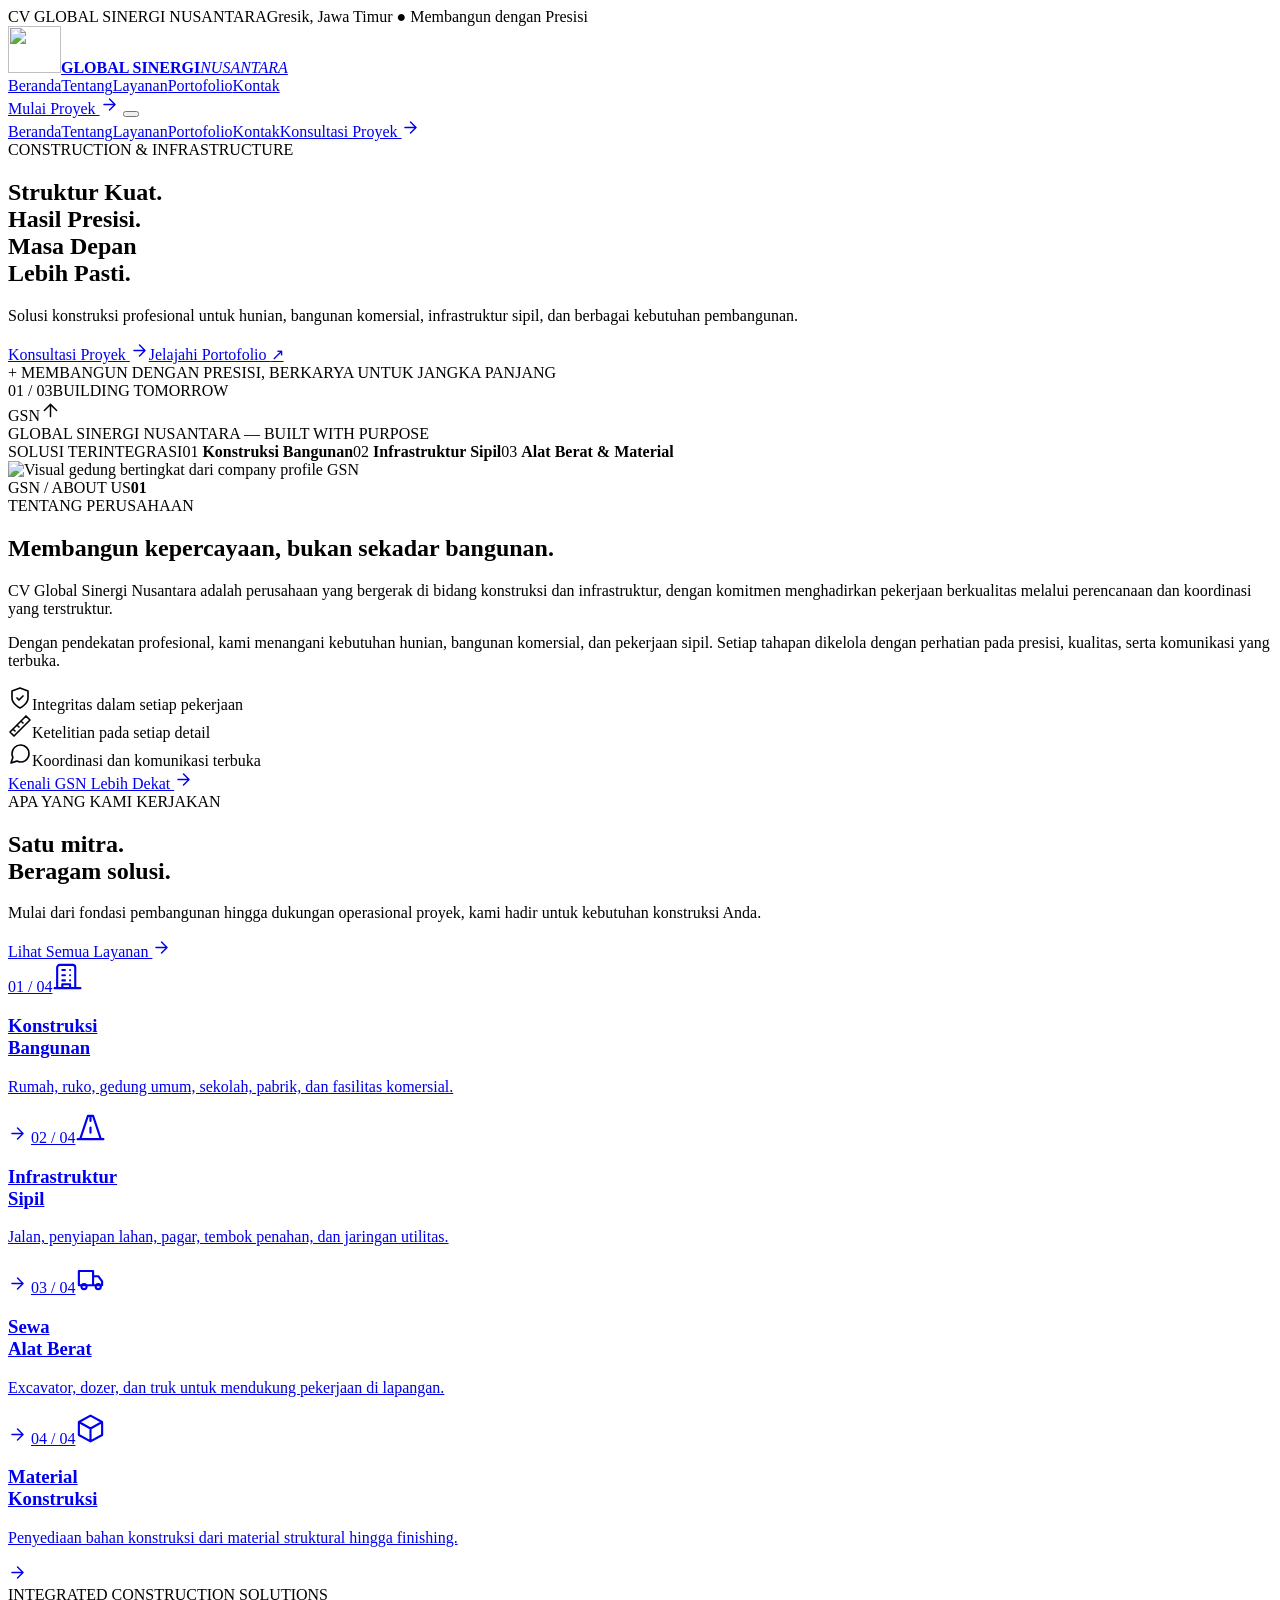
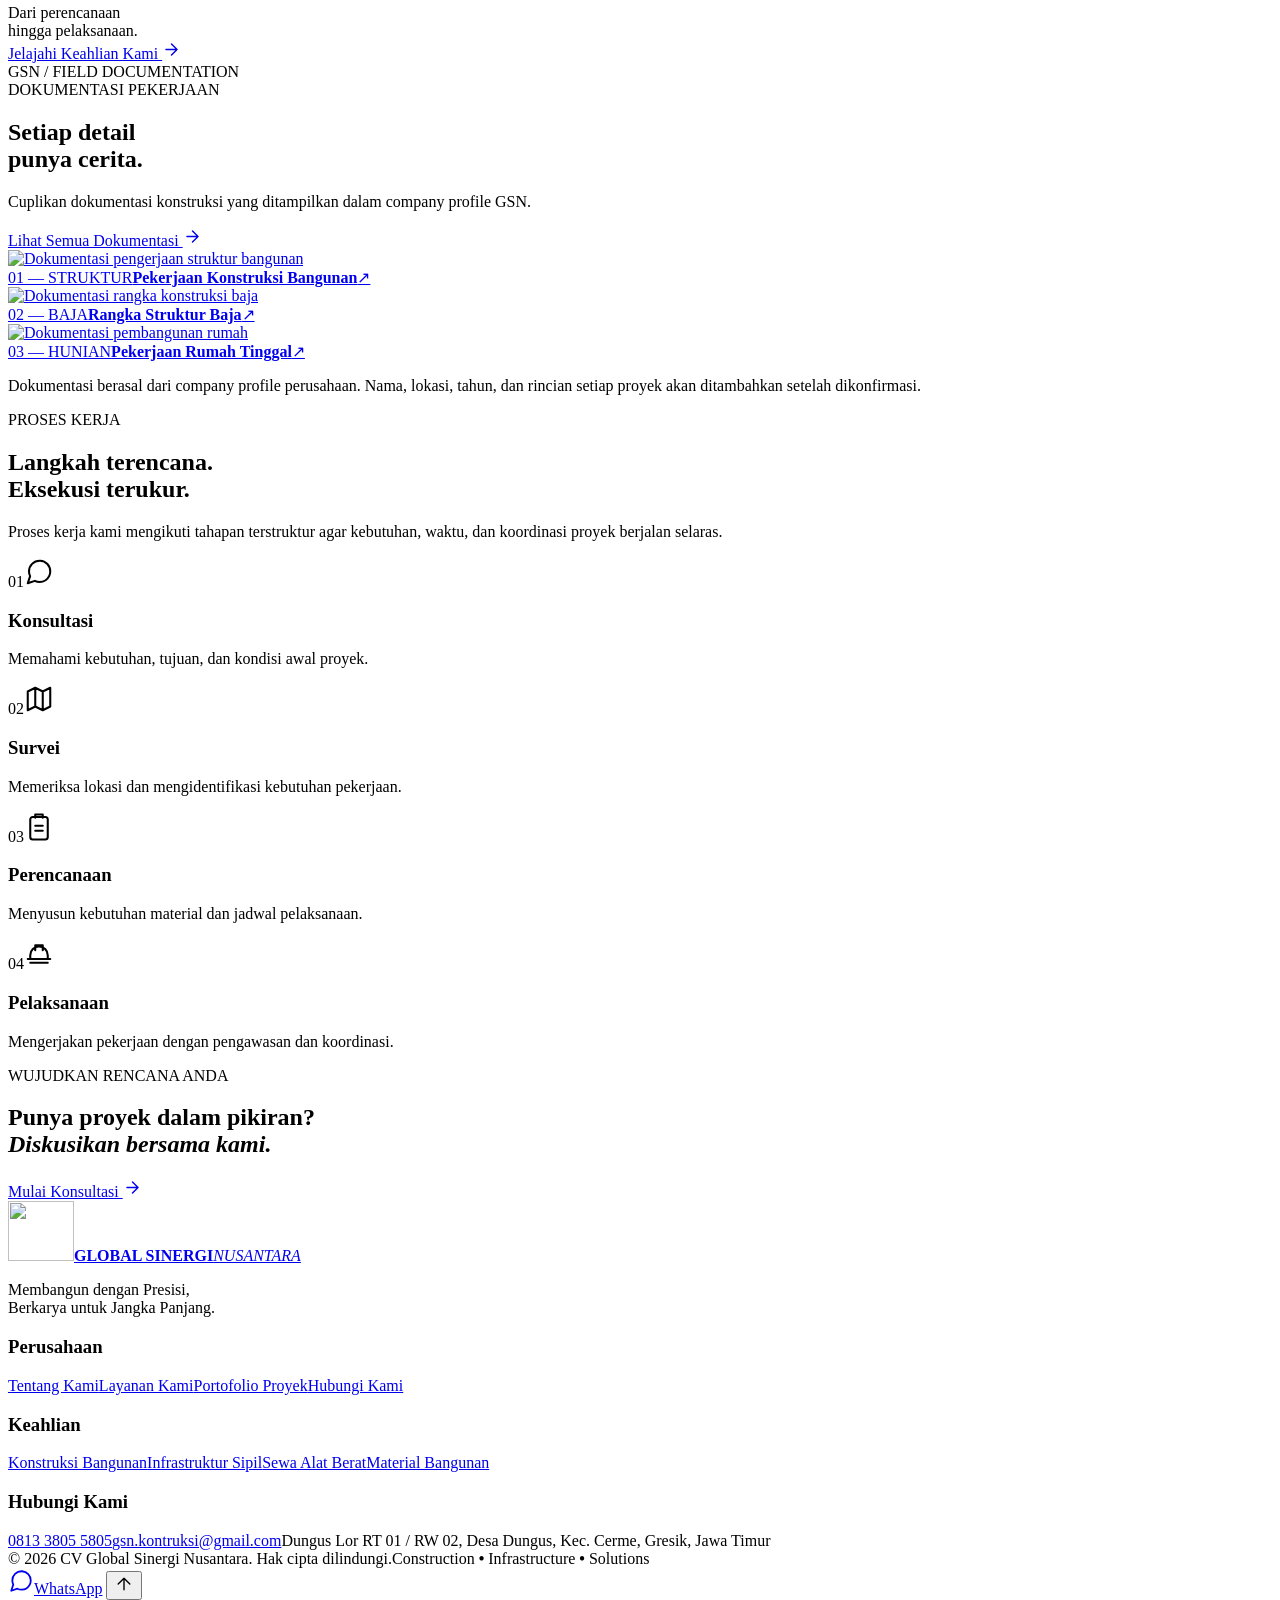
==== public/index.html @ 427fe8c3 "feat: add public/index.html" ====
<!doctype html><html lang="id"><head><meta charset="utf-8"><meta name="viewport" content="width=device-width, initial-scale=1"><meta name="theme-color" content="#17232d"><meta name="description" content="CV Global Sinergi Nusantara menyediakan layanan konstruksi bangunan, infrastruktur sipil, alat berat, dan material di Gresik, Jawa Timur."><meta name="author" content="CV Global Sinergi Nusantara"><meta property="og:type" content="website"><meta property="og:locale" content="id_ID"><meta property="og:title" content="GSN — Konstruksi &amp; Infrastruktur Profesional"><meta property="og:description" content="CV Global Sinergi Nusantara menyediakan layanan konstruksi bangunan, infrastruktur sipil, alat berat, dan material di Gresik, Jawa Timur."><meta property="og:image" content="assets/hero-building.webp"><title>GSN — Konstruksi &amp; Infrastruktur Profesional</title><link rel="icon" type="image/png" href="assets/favicon.png"><link rel="apple-touch-icon" href="assets/apple-touch-icon.png"><link rel="manifest" href="site.webmanifest"><link rel="stylesheet" href="styles.css"><script type="application/ld+json">{"@context": "https://schema.org", "@type": "GeneralContractor", "name": "CV Global Sinergi Nusantara", "description": "Perusahaan konstruksi, infrastruktur sipil, sewa alat berat dan material bangunan di Gresik, Jawa Timur.", "telephone": "+62-813-3805-5805", "email": "gsn.kontruksi@gmail.com", "address": {"@type": "PostalAddress", "streetAddress": "Dungus Lor RT 01 / RW 02, Desa Dungus, Kecamatan Cerme", "addressLocality": "Gresik", "addressRegion": "Jawa Timur", "addressCountry": "ID"}, "areaServed": {"@type": "Country", "name": "Indonesia"}}</script><script defer src="script.js"></script></head><body><div class="topbar"><div class="container topbar-inner"><span>CV GLOBAL SINERGI NUSANTARA</span><span>Gresik, Jawa Timur <span class="topbar-dot">●</span> Membangun dengan Presisi</span></div></div>
 <header class="site-header" id="site-header"><div class="container nav-shell">
 <a class="brand" href="index.html" aria-label="Global Sinergi Nusantara - Beranda"><span class="brand-icon"><img src="assets/gsn-mark.png" alt="" width="53" height="47"></span><span class="brand-word"><strong>GLOBAL SINERGI</strong><em>NUSANTARA</em></span></a>
 <nav class="desktop-nav" aria-label="Navigasi utama"><a class="nav-link active" href="index.html" aria-current="page">Beranda</a><a class="nav-link " href="tentang.html" >Tentang</a><a class="nav-link " href="layanan.html" >Layanan</a><a class="nav-link " href="portofolio.html" >Portofolio</a><a class="nav-link " href="kontak.html" >Kontak</a></nav>
 <a class="btn btn-navy nav-cta" href="kontak.html">Mulai Proyek <svg viewBox="0 0 24 24" width="19" height="19" fill="none" stroke="currentColor" stroke-width="1.8" stroke-linecap="round" stroke-linejoin="round" aria-hidden="true"><path d="M5 12h14M12 5l7 7-7 7"/></svg></a>
 <button class="menu-toggle" type="button" aria-expanded="false" aria-controls="mobile-nav" aria-label="Buka menu"><span></span><span></span><span></span></button>
 </div><nav class="mobile-nav" id="mobile-nav" aria-label="Navigasi ponsel"><a class="nav-link active" href="index.html" aria-current="page">Beranda</a><a class="nav-link " href="tentang.html" >Tentang</a><a class="nav-link " href="layanan.html" >Layanan</a><a class="nav-link " href="portofolio.html" >Portofolio</a><a class="nav-link " href="kontak.html" >Kontak</a><a class="mobile-contact" href="kontak.html">Konsultasi Proyek <svg viewBox="0 0 24 24" width="19" height="19" fill="none" stroke="currentColor" stroke-width="1.8" stroke-linecap="round" stroke-linejoin="round" aria-hidden="true"><path d="M5 12h14M12 5l7 7-7 7"/></svg></a></nav></header><main id="main-content">
<section class="hero hero-home"><div class="hero-grid"></div><div class="container hero-inner">
<div class="hero-copy"><div class="hero-indicator"><span class="gold-square"></span> CONSTRUCTION &amp; INFRASTRUCTURE</div><h1>Struktur Kuat.<br>Hasil <span>Presisi.</span><br>Masa Depan<br>Lebih Pasti.</h1><p>Solusi konstruksi profesional untuk hunian, bangunan komersial, infrastruktur sipil, dan berbagai kebutuhan pembangunan.</p><div class="hero-actions"><a class="btn btn-gold" href="kontak.html">Konsultasi Proyek <svg viewBox="0 0 24 24" width="19" height="19" fill="none" stroke="currentColor" stroke-width="1.8" stroke-linecap="round" stroke-linejoin="round" aria-hidden="true"><path d="M5 12h14M12 5l7 7-7 7"/></svg></a><a class="btn btn-hero-ghost" href="portofolio.html">Jelajahi Portofolio <span>↗</span></a></div><div class="hero-foot"><span class="tiny-plus">+</span> MEMBANGUN DENGAN PRESISI, BERKARYA UNTUK JANGKA PANJANG</div></div>
<div class="hero-visual"><div class="hero-img" role="img" aria-label="Visual arsitektur bangunan modern dari company profile GSN"></div><div class="hero-picture-overlay"><span class="photo-index">01 / 03</span><span>BUILDING TOMORROW</span></div><div class="hero-yellow-box"><span>GSN</span><span><svg width="21" height="21" viewBox="0 0 24 24" fill="none" stroke="currentColor" stroke-width="1.65" stroke-linecap="round" stroke-linejoin="round" aria-hidden="true"><path d="M12 19V5M5 12l7-7 7 7"/></svg></span></div></div></div><div class="hero-side-text">GLOBAL SINERGI NUSANTARA — BUILT WITH PURPOSE</div></section>
<section class="focus-strip"><div class="container focus-strip-inner"><span class="focus-lead">SOLUSI TERINTEGRASI</span><span>01 <strong>Konstruksi Bangunan</strong></span><span>02 <strong>Infrastruktur Sipil</strong></span><span>03 <strong>Alat Berat &amp; Material</strong></span></div></section>
<section class="section section-about" id="tentang"><div class="container two-col about-grid"><div class="about-visual reveal"><div class="about-image"><img src="assets/about-building.webp" loading="lazy" alt="Visual gedung bertingkat dari company profile GSN" width="950" height="635"></div><div class="about-cut"></div><div class="about-caption"><span>GSN / ABOUT US</span><strong>01</strong></div><div class="visual-outline"></div></div><div class="about-copy reveal"><span class="eyebrow"><span class="eyebrow-line"></span>TENTANG PERUSAHAAN</span><h2 class="section-title">Membangun kepercayaan, <span class="accent-underline">bukan sekadar bangunan.</span></h2><p class="lead">CV Global Sinergi Nusantara adalah perusahaan yang bergerak di bidang konstruksi dan infrastruktur, dengan komitmen menghadirkan pekerjaan berkualitas melalui perencanaan dan koordinasi yang terstruktur.</p><p>Dengan pendekatan profesional, kami menangani kebutuhan hunian, bangunan komersial, dan pekerjaan sipil. Setiap tahapan dikelola dengan perhatian pada presisi, kualitas, serta komunikasi yang terbuka.</p><div class="value-points"><div><svg width="24" height="24" viewBox="0 0 24 24" fill="none" stroke="currentColor" stroke-width="1.65" stroke-linecap="round" stroke-linejoin="round" aria-hidden="true"><path d="M12 22s8-4 8-10V5l-8-3-8 3v7c0 6 8 10 8 10Z"/><path d="m9 12 2 2 4-4"/></svg><span>Integritas dalam setiap pekerjaan</span></div><div><svg width="24" height="24" viewBox="0 0 24 24" fill="none" stroke="currentColor" stroke-width="1.65" stroke-linecap="round" stroke-linejoin="round" aria-hidden="true"><path d="m2 18 16-16 4 4L6 22l-4-4zM9 11l2 2m2-6 2 2m-10 6 2 2"/></svg><span>Ketelitian pada setiap detail</span></div><div><svg width="24" height="24" viewBox="0 0 24 24" fill="none" stroke="currentColor" stroke-width="1.65" stroke-linecap="round" stroke-linejoin="round" aria-hidden="true"><path d="M21 11.5a8.4 8.4 0 0 1-.9 3.8A8.5 8.5 0 0 1 12.5 20a8.4 8.4 0 0 1-3.8-.9L3 21l1.9-5.7A8.4 8.4 0 0 1 4 11.5 8.5 8.5 0 0 1 12.5 3H13a8.5 8.5 0 0 1 8 8.5z"/></svg><span>Koordinasi dan komunikasi terbuka</span></div></div><a href="tentang.html" class="text-link">Kenali GSN Lebih Dekat <svg viewBox="0 0 24 24" width="19" height="19" fill="none" stroke="currentColor" stroke-width="1.8" stroke-linecap="round" stroke-linejoin="round" aria-hidden="true"><path d="M5 12h14M12 5l7 7-7 7"/></svg></a></div></div></section>
<section class="section services-section" id="layanan"><div class="container"><div class="section-top reveal"><div><span class="eyebrow"><span class="eyebrow-line"></span>APA YANG KAMI KERJAKAN</span><h2 class="section-title">Satu mitra.<br><span>Beragam solusi.</span></h2></div><div class="section-top-aside"><p>Mulai dari fondasi pembangunan hingga dukungan operasional proyek, kami hadir untuk kebutuhan konstruksi Anda.</p><a class="text-link" href="layanan.html">Lihat Semua Layanan <svg viewBox="0 0 24 24" width="19" height="19" fill="none" stroke="currentColor" stroke-width="1.8" stroke-linecap="round" stroke-linejoin="round" aria-hidden="true"><path d="M5 12h14M12 5l7 7-7 7"/></svg></a></div></div><div class="service-grid">
<a class="service-card reveal" href="layanan.html#konstruksi"><span class="service-card-num">01 / 04</span><span class="service-icon"><svg width="31" height="31" viewBox="0 0 24 24" fill="none" stroke="currentColor" stroke-width="1.65" stroke-linecap="round" stroke-linejoin="round" aria-hidden="true"><path d="M4 21V5a2 2 0 0 1 2-2h10a2 2 0 0 1 2 2v16M2 21h20M8 7h2m4 0h0M8 11h2m4 0h0M8 15h2m4 0h0M8 21v-3h6v3"/></svg></span><h3>Konstruksi<br>Bangunan</h3><p>Rumah, ruko, gedung umum, sekolah, pabrik, dan fasilitas komersial.</p><span class="service-arrow"><svg viewBox="0 0 24 24" width="19" height="19" fill="none" stroke="currentColor" stroke-width="1.8" stroke-linecap="round" stroke-linejoin="round" aria-hidden="true"><path d="M5 12h14M12 5l7 7-7 7"/></svg></span></a>
<a class="service-card reveal" href="layanan.html#infrastruktur"><span class="service-card-num">02 / 04</span><span class="service-icon"><svg width="31" height="31" viewBox="0 0 24 24" fill="none" stroke="currentColor" stroke-width="1.65" stroke-linecap="round" stroke-linejoin="round" aria-hidden="true"><path d="M4 21 10 3h4l6 18M12 3v4m0 5v4m0 5v0M2 21h20"/></svg></span><h3>Infrastruktur<br>Sipil</h3><p>Jalan, penyiapan lahan, pagar, tembok penahan, dan jaringan utilitas.</p><span class="service-arrow"><svg viewBox="0 0 24 24" width="19" height="19" fill="none" stroke="currentColor" stroke-width="1.8" stroke-linecap="round" stroke-linejoin="round" aria-hidden="true"><path d="M5 12h14M12 5l7 7-7 7"/></svg></span></a>
<a class="service-card reveal" href="layanan.html#alat-berat"><span class="service-card-num">03 / 04</span><span class="service-icon"><svg width="31" height="31" viewBox="0 0 24 24" fill="none" stroke="currentColor" stroke-width="1.65" stroke-linecap="round" stroke-linejoin="round" aria-hidden="true"><path d="M3 7h11v11H3zM14 11h4l3 4v3h-7M7 21a2 2 0 1 0 0-4 2 2 0 0 0 0 4zm11 0a2 2 0 1 0 0-4 2 2 0 0 0 0 4z"/></svg></span><h3>Sewa<br>Alat Berat</h3><p>Excavator, dozer, dan truk untuk mendukung pekerjaan di lapangan.</p><span class="service-arrow"><svg viewBox="0 0 24 24" width="19" height="19" fill="none" stroke="currentColor" stroke-width="1.8" stroke-linecap="round" stroke-linejoin="round" aria-hidden="true"><path d="M5 12h14M12 5l7 7-7 7"/></svg></span></a>
<a class="service-card reveal" href="layanan.html#material"><span class="service-card-num">04 / 04</span><span class="service-icon"><svg width="31" height="31" viewBox="0 0 24 24" fill="none" stroke="currentColor" stroke-width="1.65" stroke-linecap="round" stroke-linejoin="round" aria-hidden="true"><path d="m12 2 9 5v10l-9 5-9-5V7l9-5zm-9 5 9 5 9-5m-9 5v10"/></svg></span><h3>Material<br>Konstruksi</h3><p>Penyediaan bahan konstruksi dari material struktural hingga finishing.</p><span class="service-arrow"><svg viewBox="0 0 24 24" width="19" height="19" fill="none" stroke="currentColor" stroke-width="1.8" stroke-linecap="round" stroke-linejoin="round" aria-hidden="true"><path d="M5 12h14M12 5l7 7-7 7"/></svg></span></a>
</div></div></section>
<section class="full-bleed-feature"><div class="full-image" role="img" aria-label="Dokumentasi penyiapan lahan dengan alat berat dari company profile GSN"></div><div class="container full-feature-content"><div class="feature-label">INTEGRATED CONSTRUCTION SOLUTIONS</div><div class="feature-quote">Dari perencanaan<br>hingga <span>pelaksanaan.</span></div><a href="layanan.html#infrastruktur" class="btn btn-white">Jelajahi Keahlian Kami <svg viewBox="0 0 24 24" width="19" height="19" fill="none" stroke="currentColor" stroke-width="1.8" stroke-linecap="round" stroke-linejoin="round" aria-hidden="true"><path d="M5 12h14M12 5l7 7-7 7"/></svg></a></div><div class="feature-index">GSN / FIELD DOCUMENTATION</div></section>
<section class="section portfolio-section" id="portofolio"><div class="container"><div class="section-top reveal"><div><span class="eyebrow"><span class="eyebrow-line"></span>DOKUMENTASI PEKERJAAN</span><h2 class="section-title">Setiap detail<br><span>punya cerita.</span></h2></div><div class="section-top-aside"><p>Cuplikan dokumentasi konstruksi yang ditampilkan dalam company profile GSN.</p><a class="text-link" href="portofolio.html">Lihat Semua Dokumentasi <svg viewBox="0 0 24 24" width="19" height="19" fill="none" stroke="currentColor" stroke-width="1.8" stroke-linecap="round" stroke-linejoin="round" aria-hidden="true"><path d="M5 12h14M12 5l7 7-7 7"/></svg></a></div></div><div class="featured-portfolio">
<a href="portofolio.html" class="featured-item large reveal"><img src="assets/gallery10.webp" loading="lazy" alt="Dokumentasi pengerjaan struktur bangunan"/><div class="feature-photo-info"><span>01 — STRUKTUR</span><strong>Pekerjaan Konstruksi Bangunan</strong><span class="circle-arrow">↗</span></div></a>
<a href="portofolio.html" class="featured-item reveal"><img src="assets/gallery2.webp" loading="lazy" alt="Dokumentasi rangka konstruksi baja"/><div class="feature-photo-info"><span>02 — BAJA</span><strong>Rangka Struktur Baja</strong><span class="circle-arrow">↗</span></div></a>
<a href="portofolio.html" class="featured-item reveal"><img src="assets/gallery4.webp" loading="lazy" alt="Dokumentasi pembangunan rumah"/><div class="feature-photo-info"><span>03 — HUNIAN</span><strong>Pekerjaan Rumah Tinggal</strong><span class="circle-arrow">↗</span></div></a>
</div><p class="portfolio-note">Dokumentasi berasal dari company profile perusahaan. Nama, lokasi, tahun, dan rincian setiap proyek akan ditambahkan setelah dikonfirmasi.</p></div></section>
<section class="section approach-section"><div class="container"><div class="section-top reveal"><div><span class="eyebrow"><span class="eyebrow-line"></span>PROSES KERJA</span><h2 class="section-title">Langkah terencana.<br><span>Eksekusi terukur.</span></h2></div><p class="section-top-aside">Proses kerja kami mengikuti tahapan terstruktur agar kebutuhan, waktu, dan koordinasi proyek berjalan selaras.</p></div><div class="steps-grid">
<div class="step reveal"><div class="step-top"><span>01</span><svg width="30" height="30" viewBox="0 0 24 24" fill="none" stroke="currentColor" stroke-width="1.65" stroke-linecap="round" stroke-linejoin="round" aria-hidden="true"><path d="M21 11.5a8.4 8.4 0 0 1-.9 3.8A8.5 8.5 0 0 1 12.5 20a8.4 8.4 0 0 1-3.8-.9L3 21l1.9-5.7A8.4 8.4 0 0 1 4 11.5 8.5 8.5 0 0 1 12.5 3H13a8.5 8.5 0 0 1 8 8.5z"/></svg></div><h3>Konsultasi</h3><p>Memahami kebutuhan, tujuan, dan kondisi awal proyek.</p></div>
<div class="step reveal"><div class="step-top"><span>02</span><svg width="30" height="30" viewBox="0 0 24 24" fill="none" stroke="currentColor" stroke-width="1.65" stroke-linecap="round" stroke-linejoin="round" aria-hidden="true"><path d="m3 6 6-3 6 3 6-3v15l-6 3-6-3-6 3V6Zm6-3v15m6-12v15"/></svg></div><h3>Survei</h3><p>Memeriksa lokasi dan mengidentifikasi kebutuhan pekerjaan.</p></div>
<div class="step reveal"><div class="step-top"><span>03</span><svg width="30" height="30" viewBox="0 0 24 24" fill="none" stroke="currentColor" stroke-width="1.65" stroke-linecap="round" stroke-linejoin="round" aria-hidden="true"><rect x="5" y="4" width="14" height="18" rx="2"/><path d="M9 4.5V2h6v2.5M9 11h6m-6 4h6"/></svg></div><h3>Perencanaan</h3><p>Menyusun kebutuhan material dan jadwal pelaksanaan.</p></div>
<div class="step reveal"><div class="step-top"><span>04</span><svg width="30" height="30" viewBox="0 0 24 24" fill="none" stroke="currentColor" stroke-width="1.65" stroke-linecap="round" stroke-linejoin="round" aria-hidden="true"><path d="M3 16h18M5 16v-3a7 7 0 0 1 14 0v3M9 9V5h6v4M5 19h14"/></svg></div><h3>Pelaksanaan</h3><p>Mengerjakan pekerjaan dengan pengawasan dan koordinasi.</p></div>
</div></div></section>
<section class="cta-band"><div class="container cta-band-inner"><div><span>WUJUDKAN RENCANA ANDA</span><h2>Punya proyek dalam pikiran?<br><em>Diskusikan bersama kami.</em></h2></div><a href="kontak.html" class="btn btn-dark-gold">Mulai Konsultasi <svg viewBox="0 0 24 24" width="19" height="19" fill="none" stroke="currentColor" stroke-width="1.8" stroke-linecap="round" stroke-linejoin="round" aria-hidden="true"><path d="M5 12h14M12 5l7 7-7 7"/></svg></a></div></section>
</main><footer class="footer"><div class="container"><div class="footer-top"><div class="footer-summary"><a href="index.html" class="footer-brand"><span class="footer-brand-mark"><img src="assets/gsn-mark.png" width="66" height="60" alt=""></span><span><strong>GLOBAL SINERGI</strong><em>NUSANTARA</em></span></a><p>Membangun dengan Presisi,<br>Berkarya untuk Jangka Panjang.</p></div><div class="footer-col"><h3>Perusahaan</h3><a href="tentang.html">Tentang Kami</a><a href="layanan.html">Layanan Kami</a><a href="portofolio.html">Portofolio Proyek</a><a href="kontak.html">Hubungi Kami</a></div><div class="footer-col"><h3>Keahlian</h3><a href="layanan.html#konstruksi">Konstruksi Bangunan</a><a href="layanan.html#infrastruktur">Infrastruktur Sipil</a><a href="layanan.html#alat-berat">Sewa Alat Berat</a><a href="layanan.html#material">Material Bangunan</a></div><div class="footer-col footer-address"><h3>Hubungi Kami</h3><a href="tel:+6281338055805">0813 3805 5805</a><a href="mailto:gsn.kontruksi@gmail.com">gsn.kontruksi@gmail.com</a><span>Dungus Lor RT 01 / RW 02, Desa Dungus, Kec. Cerme, Gresik, Jawa Timur</span></div></div><div class="footer-bottom"><span>© 2026 CV Global Sinergi Nusantara. Hak cipta dilindungi.</span><span>Construction <b>•</b> Infrastructure <b>•</b> Solutions</span></div></div></footer>
 <a class="floating-wa" href="https://wa.me/6281338055805?text=Halo%20GSN%2C%20saya%20ingin%20berkonsultasi%20mengenai%20proyek." target="_blank" rel="noopener noreferrer" aria-label="Konsultasi lewat WhatsApp"><svg width="26" height="26" viewBox="0 0 24 24" fill="none" stroke="currentColor" stroke-width="1.65" stroke-linecap="round" stroke-linejoin="round" aria-hidden="true"><path d="M21 11.5a8.4 8.4 0 0 1-.9 3.8A8.5 8.5 0 0 1 12.5 20a8.4 8.4 0 0 1-3.8-.9L3 21l1.9-5.7A8.4 8.4 0 0 1 4 11.5 8.5 8.5 0 0 1 12.5 3H13a8.5 8.5 0 0 1 8 8.5z"/></svg><span>WhatsApp</span></a>
 <button class="to-top" type="button" aria-label="Kembali ke atas"><svg width="20" height="20" viewBox="0 0 24 24" fill="none" stroke="currentColor" stroke-width="1.65" stroke-linecap="round" stroke-linejoin="round" aria-hidden="true"><path d="M12 19V5M5 12l7-7 7 7"/></svg></button></body></html>
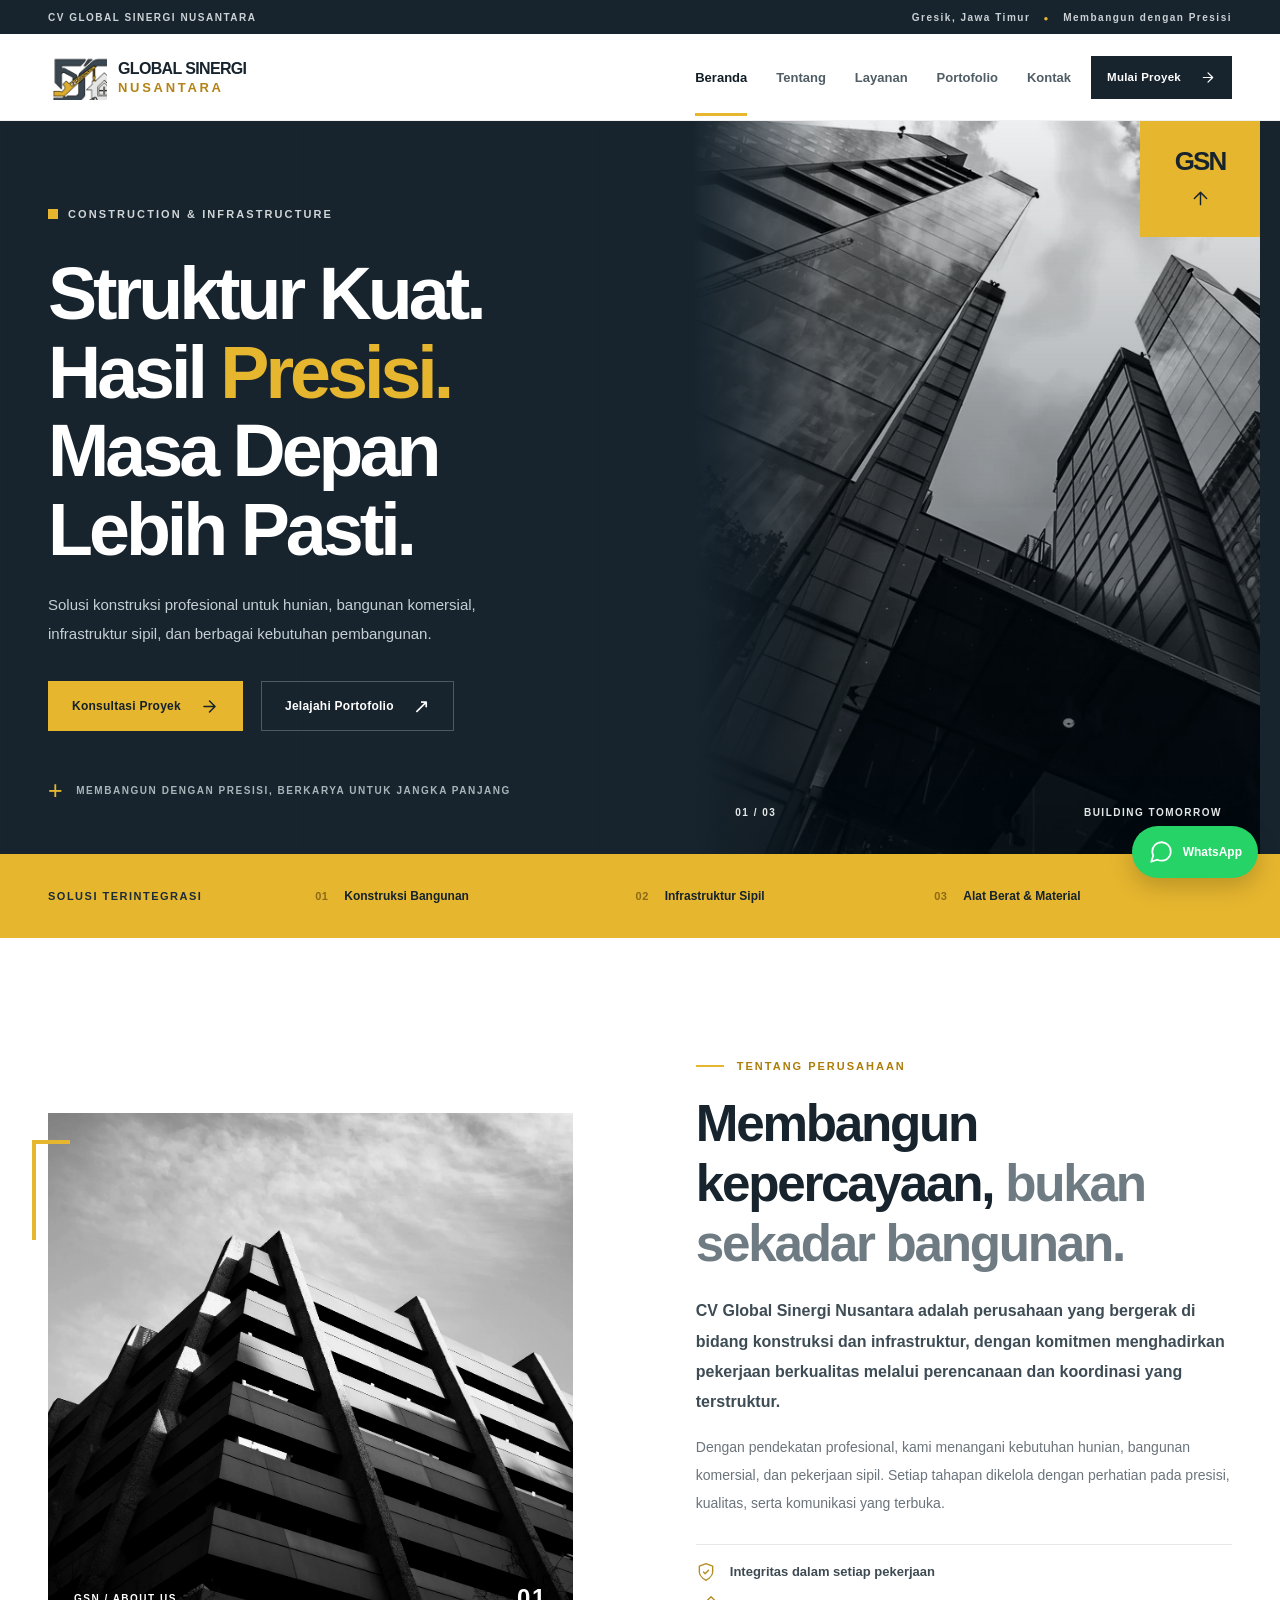
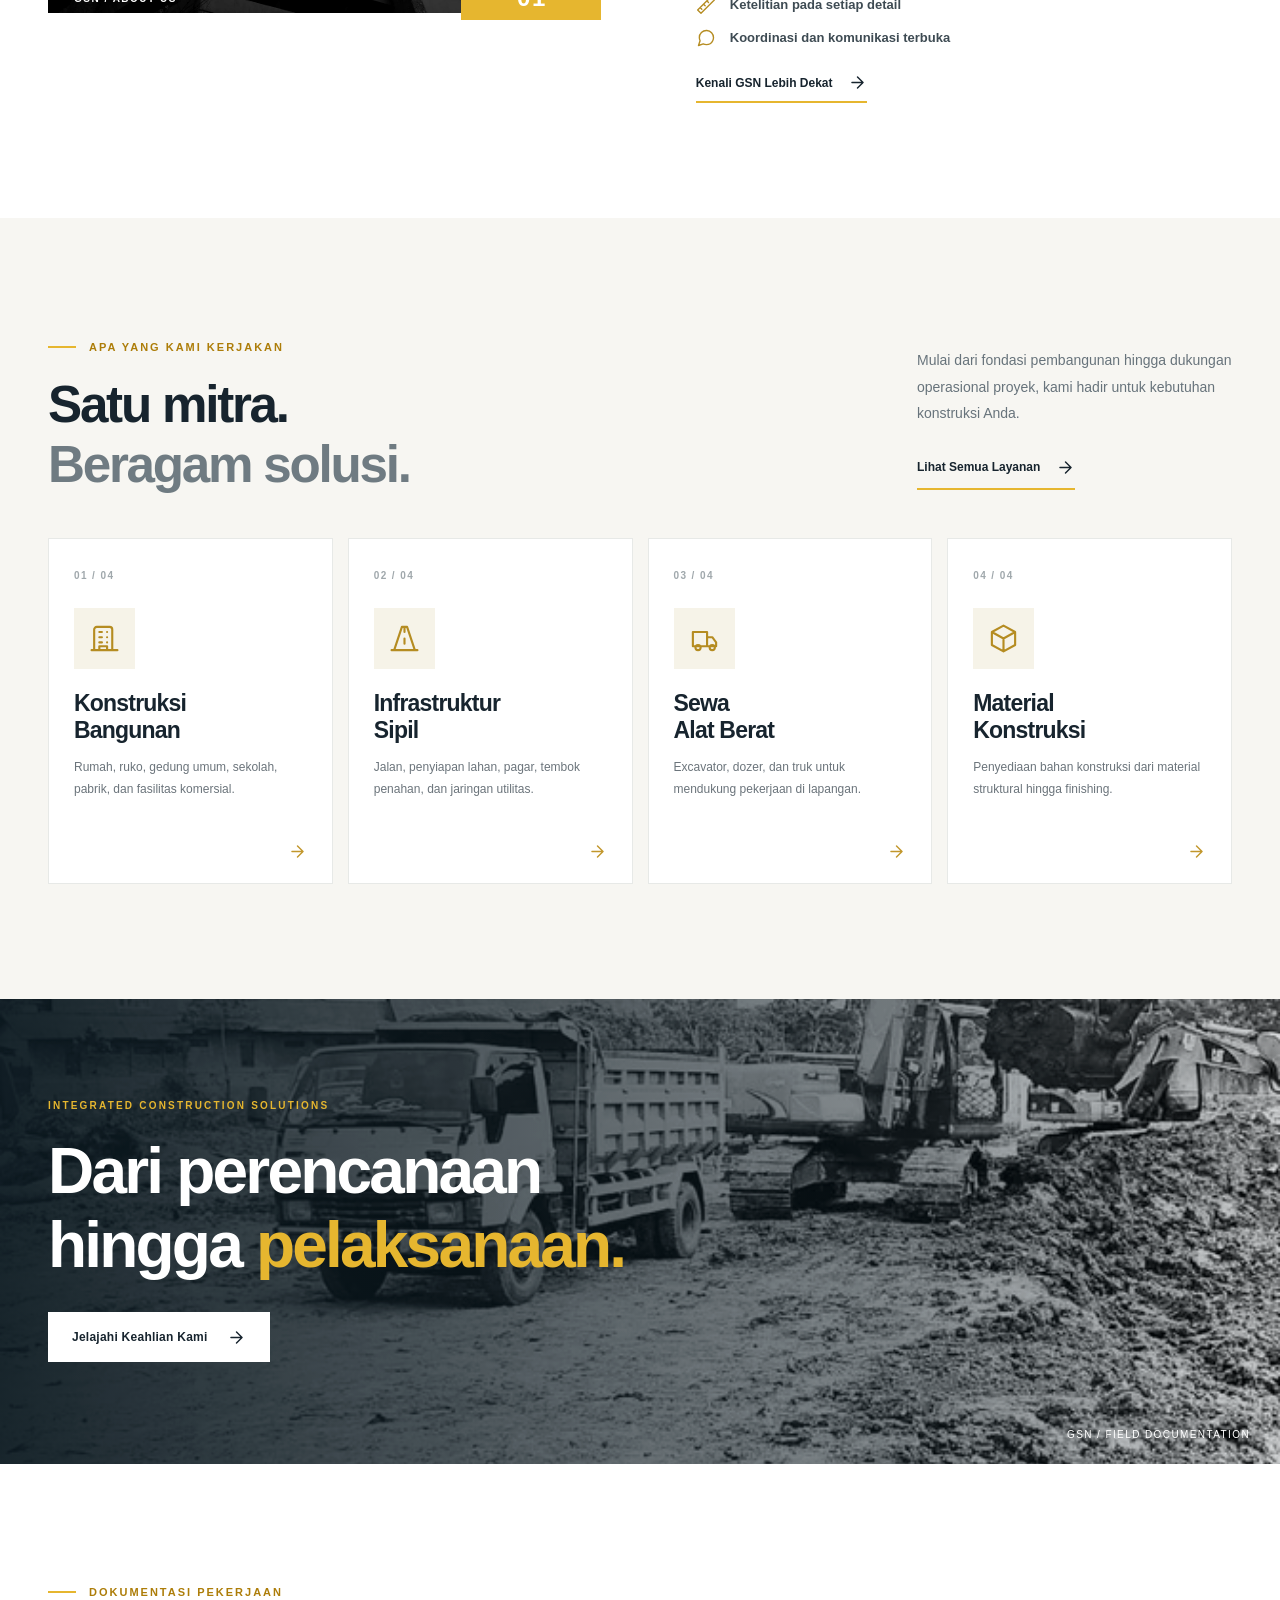
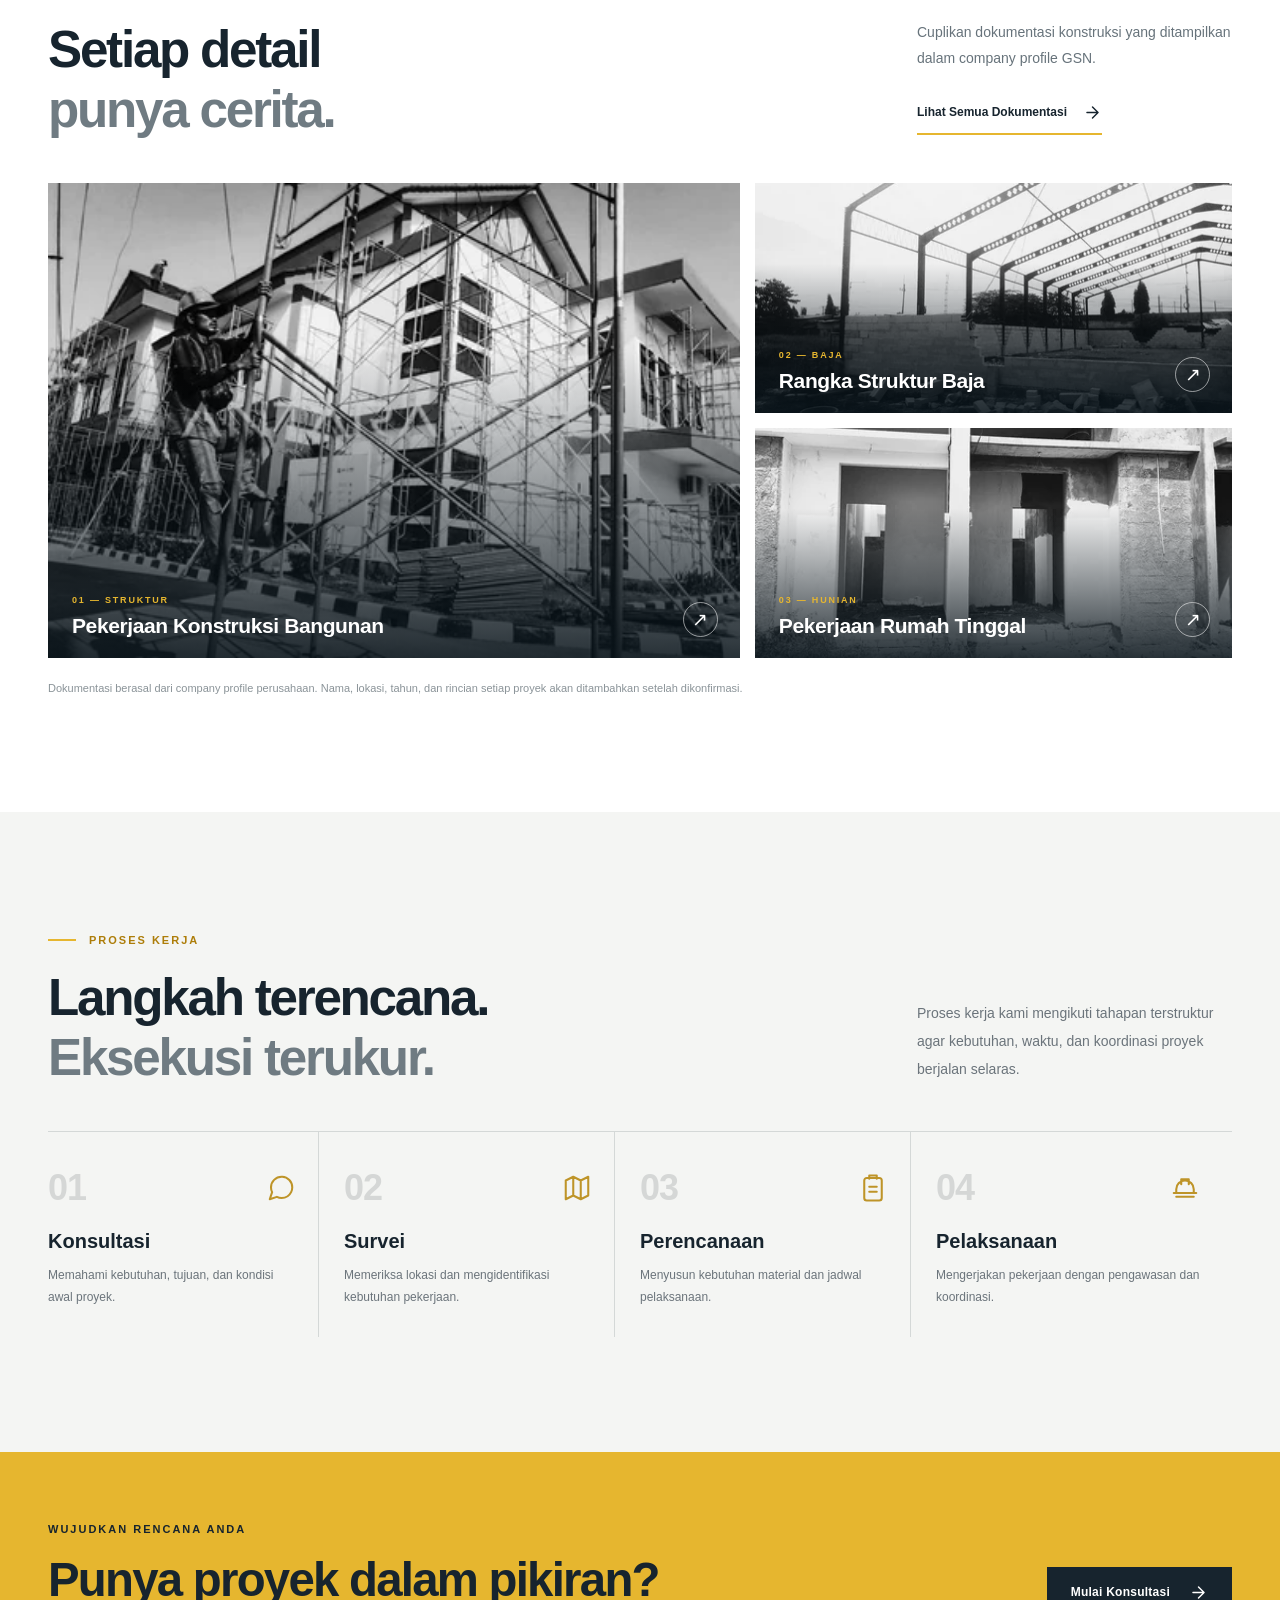
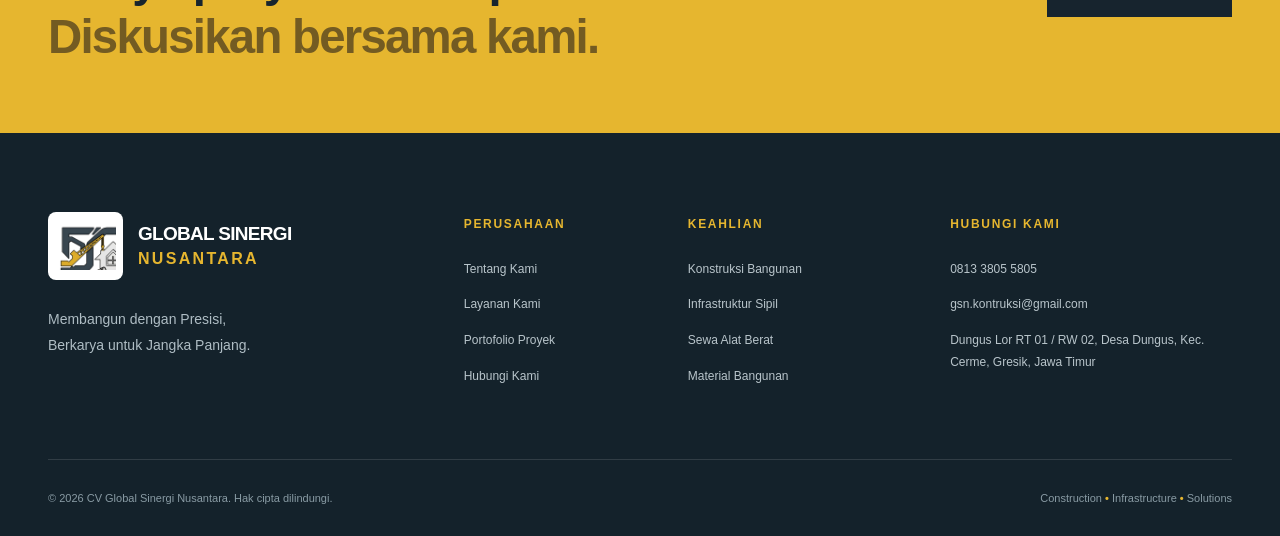
==== commit 53cd3255: "SEO: add canonical and absolute social metadata to index.html" ====
--- a/public/index.html
+++ b/public/index.html
@@ -1,4 +1,4 @@
-<!doctype html><html lang="id"><head><meta charset="utf-8"><meta name="viewport" content="width=device-width, initial-scale=1"><meta name="theme-color" content="#17232d"><meta name="description" content="CV Global Sinergi Nusantara menyediakan layanan konstruksi bangunan, infrastruktur sipil, alat berat, dan material di Gresik, Jawa Timur."><meta name="author" content="CV Global Sinergi Nusantara"><meta property="og:type" content="website"><meta property="og:locale" content="id_ID"><meta property="og:title" content="GSN — Konstruksi &amp; Infrastruktur Profesional"><meta property="og:description" content="CV Global Sinergi Nusantara menyediakan layanan konstruksi bangunan, infrastruktur sipil, alat berat, dan material di Gresik, Jawa Timur."><meta property="og:image" content="assets/hero-building.webp"><title>GSN — Konstruksi &amp; Infrastruktur Profesional</title><link rel="icon" type="image/png" href="assets/favicon.png"><link rel="apple-touch-icon" href="assets/apple-touch-icon.png"><link rel="manifest" href="site.webmanifest"><link rel="stylesheet" href="styles.css"><script type="application/ld+json">{"@context": "https://schema.org", "@type": "GeneralContractor", "name": "CV Global Sinergi Nusantara", "description": "Perusahaan konstruksi, infrastruktur sipil, sewa alat berat dan material bangunan di Gresik, Jawa Timur.", "telephone": "+62-813-3805-5805", "email": "gsn.kontruksi@gmail.com", "address": {"@type": "PostalAddress", "streetAddress": "Dungus Lor RT 01 / RW 02, Desa Dungus, Kecamatan Cerme", "addressLocality": "Gresik", "addressRegion": "Jawa Timur", "addressCountry": "ID"}, "areaServed": {"@type": "Country", "name": "Indonesia"}}</script><script defer src="script.js"></script></head><body><div class="topbar"><div class="container topbar-inner"><span>CV GLOBAL SINERGI NUSANTARA</span><span>Gresik, Jawa Timur <span class="topbar-dot">●</span> Membangun dengan Presisi</span></div></div>
+<!doctype html><html lang="id"><head><meta charset="utf-8"><meta name="viewport" content="width=device-width, initial-scale=1"><meta name="theme-color" content="#17232d"><meta name="description" content="CV Global Sinergi Nusantara menyediakan layanan konstruksi bangunan, infrastruktur sipil, alat berat, dan material di Gresik, Jawa Timur."><meta name="author" content="CV Global Sinergi Nusantara"><meta property="og:type" content="website"><meta property="og:locale" content="id_ID"><meta property="og:title" content="GSN — Konstruksi &amp; Infrastruktur Profesional"><meta property="og:description" content="CV Global Sinergi Nusantara menyediakan layanan konstruksi bangunan, infrastruktur sipil, alat berat, dan material di Gresik, Jawa Timur."><meta property="og:image" content="https://gsn-company-profile.pages.dev/assets/hero-building.webp"><title>GSN — Konstruksi &amp; Infrastruktur Profesional</title><link rel="canonical" href="https://gsn-company-profile.pages.dev/"><meta property="og:url" content="https://gsn-company-profile.pages.dev/"><link rel="icon" type="image/png" href="assets/favicon.png"><link rel="apple-touch-icon" href="assets/apple-touch-icon.png"><link rel="manifest" href="site.webmanifest"><link rel="stylesheet" href="styles.css"><script type="application/ld+json">{"@context": "https://schema.org", "@type": "GeneralContractor", "name": "CV Global Sinergi Nusantara", "description": "Perusahaan konstruksi, infrastruktur sipil, sewa alat berat dan material bangunan di Gresik, Jawa Timur.", "telephone": "+62-813-3805-5805", "email": "gsn.kontruksi@gmail.com", "address": {"@type": "PostalAddress", "streetAddress": "Dungus Lor RT 01 / RW 02, Desa Dungus, Kecamatan Cerme", "addressLocality": "Gresik", "addressRegion": "Jawa Timur", "addressCountry": "ID"}, "areaServed": {"@type": "Country", "name": "Indonesia"}}</script><script defer src="script.js"></script></head><body><div class="topbar"><div class="container topbar-inner"><span>CV GLOBAL SINERGI NUSANTARA</span><span>Gresik, Jawa Timur <span class="topbar-dot">●</span> Membangun dengan Presisi</span></div></div>
  <header class="site-header" id="site-header"><div class="container nav-shell">
  <a class="brand" href="index.html" aria-label="Global Sinergi Nusantara - Beranda"><span class="brand-icon"><img src="assets/gsn-mark.png" alt="" width="53" height="47"></span><span class="brand-word"><strong>GLOBAL SINERGI</strong><em>NUSANTARA</em></span></a>
  <nav class="desktop-nav" aria-label="Navigasi utama"><a class="nav-link active" href="index.html" aria-current="page">Beranda</a><a class="nav-link " href="tentang.html" >Tentang</a><a class="nav-link " href="layanan.html" >Layanan</a><a class="nav-link " href="portofolio.html" >Portofolio</a><a class="nav-link " href="kontak.html" >Kontak</a></nav>
--- a/public/styles.css
+++ b/public/styles.css
@@ -0,0 +1,5 @@
+:root{--navy:#17242e;--navy2:#243440;--charcoal:#35414a;--gold:#e6b62f;--gold2:#efc74e;--cream:#f7f6f2;--paper:#fff;--muted:#68747d;--line:#e6e8e6;--max:1240px;--font:'Inter','Plus Jakarta Sans','Segoe UI',Arial,sans-serif}*{box-sizing:border-box}html{scroll-behavior:smooth;scroll-padding-top:100px}body{margin:0;font-family:var(--font);background:#fff;color:var(--navy);-webkit-font-smoothing:antialiased}a{color:inherit;text-decoration:none}button,input,select,textarea{font:inherit}button{cursor:pointer}img{max-width:100%;display:block}svg{flex-shrink:0}::selection{background:var(--gold);color:var(--navy)}.container{max-width:var(--max);margin:auto;padding:0 28px}.topbar{background:var(--navy);color:#cbd2d5;font-size:10px;letter-spacing:1.5px;font-weight:700}.topbar-inner{display:flex;justify-content:space-between;align-items:center;min-height:34px}.topbar-dot{color:var(--gold);padding:0 9px;font-size:8px}.site-header{height:87px;position:sticky;top:0;z-index:60;background:#fff;border-bottom:1px solid rgba(0,0,0,.06);transition:box-shadow .3s}.site-header.scrolled{box-shadow:0 8px 30px rgba(15,28,35,.08)}.nav-shell{height:100%;display:flex;align-items:center;justify-content:space-between;gap:20px}.brand{display:inline-flex;align-items:center;gap:11px;min-width:max-content}.brand-icon{width:59px;height:59px;display:flex;align-items:center;justify-content:center}.brand-icon img{width:60px;height:49px;object-fit:contain}.brand-word,.footer-brand>span:last-child{display:flex;flex-direction:column;gap:2px}.brand-word strong{font-size:16px;letter-spacing:-.65px;font-weight:900;white-space:nowrap}.brand-word em{font-style:normal;font-size:13px;letter-spacing:2.7px;color:#b38316;font-weight:900}.desktop-nav{display:flex;align-items:center;gap:29px;margin-left:auto}.nav-link{font-size:13px;color:#505d65;font-weight:650;transition:color .2s;position:relative;white-space:nowrap}.nav-link:hover,.nav-link.active{color:#121e26}.nav-link.active:after{content:'';position:absolute;bottom:-31px;height:3px;background:var(--gold);left:0;right:0}.btn{display:inline-flex;align-items:center;justify-content:center;gap:19px;min-height:50px;padding:0 23px;font-size:12px;font-weight:800;letter-spacing:.25px;white-space:nowrap;border:1px solid transparent;transition:transform .25s,background .25s,box-shadow .25s}.btn:hover{transform:translateY(-2px)}.btn-navy{background:var(--navy);color:#fff}.btn-navy:hover{background:#2d424d;box-shadow:0 12px 20px rgba(0,0,0,.12)}.nav-cta{min-height:43px;padding:0 15px;font-size:11.5px}.nav-cta svg{width:16px}.btn-gold{background:var(--gold);color:#14212a}.btn-gold:hover,.btn-dark-gold:hover{background:#f4cd4f;box-shadow:0 14px 24px rgba(197,146,16,.18)}.btn-dark-gold{background:var(--navy);color:white}.btn-white{background:#fff;color:var(--navy)}.menu-toggle,.mobile-nav{display:none}.hero{background:#17242e;color:#fff;position:relative;overflow:hidden}.hero-home{min-height:684px}.hero-grid{pointer-events:none;position:absolute;inset:0;background-image:linear-gradient(rgba(255,255,255,.03) 1px,transparent 1px),linear-gradient(90deg,rgba(255,255,255,.03) 1px,transparent 1px);background-size:74px 74px;opacity:.18}.hero-inner{display:grid;grid-template-columns:1.09fr .91fr;min-height:684px;position:relative}.hero-copy{padding:87px 0 49px;display:flex;flex-direction:column;align-items:flex-start;z-index:1}.hero-indicator{display:flex;align-items:center;gap:10px;color:#d0d6d8;font-size:11px;letter-spacing:2.1px;font-weight:800}.gold-square{height:10px;width:10px;background:var(--gold);display:block}.hero h1{margin:35px 0 20px;font-size:clamp(55px,5.75vw,84px);line-height:1.07;letter-spacing:-4px;font-weight:800}.hero h1 span{color:var(--gold)}.hero-copy>p{font-size:15px;line-height:1.95;color:#c6d0d4;max-width:460px;margin:0}.hero-actions{display:flex;gap:18px;margin-top:33px;align-items:center}.btn-hero-ghost{background:transparent;color:#fff;border-color:rgba(255,255,255,.24)}.btn-hero-ghost:hover{background:rgba(255,255,255,.1)}.btn-hero-ghost span{font-size:20px;font-weight:400}.hero-foot{margin-top:auto;padding-top:45px;color:#aab5ba;font-size:10px;letter-spacing:1.55px;font-weight:650;display:flex;align-items:center;gap:12px}.tiny-plus{color:var(--gold);font-size:25px;font-weight:200}.hero-visual{position:relative;min-height:684px;margin-right:-28px}.hero-img{position:absolute;inset:0;background:linear-gradient(180deg,rgba(13,23,30,.10),rgba(13,23,30,.7)),url('assets/hero-building.webp') center/cover no-repeat;filter:contrast(1.08)}.hero-visual:before{content:'';position:absolute;inset:0;z-index:1;background:linear-gradient(90deg,#17242e 0%,transparent 25%);pointer-events:none}.hero-picture-overlay{position:absolute;z-index:2;bottom:36px;right:38px;left:42px;display:flex;align-items:center;justify-content:space-between;font-size:10px;font-weight:700;letter-spacing:1.5px;color:#e4e8e9}.hero-yellow-box{position:absolute;top:0;right:0;z-index:2;background:var(--gold);color:var(--navy);height:116px;width:120px;display:flex;flex-direction:column;align-items:center;justify-content:center;gap:11px}.hero-yellow-box>span:first-child{font-size:26px;font-weight:900;letter-spacing:-2px}.hero-side-text{position:absolute;z-index:4;right:6px;top:50%;transform:translateY(-50%) rotate(90deg) translateX(50%);transform-origin:right center;font-size:9px;letter-spacing:2px;font-weight:900;color:rgba(255,255,255,.6);display:none}.focus-strip{background:var(--gold);color:#1c2c36}.focus-strip-inner{display:grid;grid-template-columns:1fr 1.22fr 1.13fr 1.23fr;min-height:84px;align-items:center;gap:25px}.focus-strip-inner>span{font-size:11px;letter-spacing:.6px;font-weight:750;white-space:nowrap}.focus-strip-inner>span:not(:first-child){color:#8d6a15}.focus-strip-inner strong{color:#14232c;font-size:12px;margin-left:12px;letter-spacing:0}.focus-lead{font-size:11px!important;letter-spacing:1.5px!important}.section{padding:115px 0}.two-col{display:grid;grid-template-columns:1fr 1fr;gap:95px;align-items:center}.about-grid{grid-template-columns:1fr .97fr}.eyebrow{display:inline-flex;align-items:center;gap:13px;font-size:11px;font-weight:800;letter-spacing:2px;color:#ad7d09;text-transform:uppercase}.eyebrow-line{width:28px;height:2px;background:var(--gold)}.section-title{font-size:clamp(35px,4vw,55px);letter-spacing:-2.25px;line-height:1.17;margin:22px 0 22px;font-weight:820}.section-title>span{color:#6f7b82}.accent-underline{position:relative}.about-copy .section-title{max-width:600px}.section p{font-size:14px;line-height:2;color:#6b747b}.section .lead{font-size:16px;color:#3e4c55;line-height:1.9;font-weight:550}.about-copy>p{margin:15px 0}.about-visual{position:relative;padding:0 28px 30px 0}.about-image{height:500px;overflow:hidden;background:#d8dbdc}.about-image img{width:100%;height:100%;object-fit:cover;filter:grayscale(1) contrast(1.1)}.about-cut{position:absolute;width:140px;height:20px;bottom:23px;right:0;background:var(--gold)}.about-caption{position:absolute;bottom:31px;left:26px;right:54px;display:flex;align-items:center;justify-content:space-between;color:#fff;font-size:10px;font-weight:800;letter-spacing:1.5px}.about-caption strong{font-size:24px}.visual-outline{position:absolute;left:-16px;top:27px;width:38px;height:100px;border-left:4px solid var(--gold);border-top:4px solid var(--gold)}.value-points{border-top:1px solid var(--line);margin:27px 0 25px;padding-top:17px;display:grid;gap:13px}.value-points div{display:flex;align-items:center;gap:14px;font-size:13px;font-weight:650;color:#3e4b53}.value-points svg{width:20px;height:20px;color:#b58c21}.text-link{display:inline-flex;align-items:center;gap:16px;font-size:12px;font-weight:800;border-bottom:2px solid var(--gold);padding-bottom:9px;transition:gap .2s}.text-link:hover{gap:25px}.services-section{background:var(--cream)}.section-top{display:flex;align-items:flex-end;justify-content:space-between;gap:70px;margin-bottom:43px}.section-top .section-title{margin-bottom:0}.section-top-aside{max-width:315px;margin:0 0 5px}.section-top-aside p,.section-top-aside{font-size:14px;line-height:1.9;color:#67737b}.section-top-aside .text-link{margin-top:15px;color:var(--navy)}.service-grid{display:grid;grid-template-columns:repeat(4,1fr);gap:15px}.service-card{min-height:346px;background:#fff;padding:31px 25px 22px;display:flex;flex-direction:column;position:relative;overflow:hidden;border:1px solid #e7e9e7;transition:.25s}.service-card:before{content:'';position:absolute;inset:0 0 auto 0;height:4px;background:var(--gold);transform:scaleX(0);transform-origin:left;transition:transform .25s}.service-card:hover{transform:translateY(-7px);box-shadow:0 20px 35px rgba(14,30,41,.08)}.service-card:hover:before{transform:scaleX(1)}.service-card-num{font-size:10px;color:#a0a8ac;letter-spacing:1.4px;font-weight:800}.service-icon{width:61px;height:61px;display:flex;align-items:center;justify-content:center;background:#f6f3e8;color:#b58c21;margin-top:27px}.service-card h3{font-size:23px;margin:21px 0 5px;letter-spacing:-.8px;line-height:1.18}.service-card p{font-size:12px;line-height:1.8;margin:8px 0 15px}.service-arrow{margin-top:auto;display:flex;justify-content:flex-end;color:#c2972c}.full-bleed-feature{min-height:465px;position:relative;background:#182530;color:#fff;display:flex;align-items:center;overflow:hidden}.full-image{position:absolute;inset:0;background:linear-gradient(90deg,rgba(17,30,37,.94),rgba(17,30,37,.48) 70%,rgba(17,30,37,.15)),url('assets/earthworks.webp') center 55%/cover no-repeat;filter:contrast(1.05)}.full-feature-content{z-index:1;width:100%;padding-top:65px;padding-bottom:65px}.feature-label{font-size:10px;font-weight:800;letter-spacing:2.2px;color:var(--gold)}.feature-quote{font-size:clamp(38px,5vw,68px);font-weight:820;line-height:1.15;letter-spacing:-2.8px;margin:24px 0 30px}.feature-quote span{color:var(--gold)}.feature-index{position:absolute;bottom:24px;right:30px;color:#fff;font-size:10px;letter-spacing:1.4px}.portfolio-section{background:#fff}.featured-portfolio{display:grid;grid-template-columns:1.45fr 1fr;grid-template-rows:230px 230px;gap:15px}.featured-item{position:relative;overflow:hidden;background:#d5d8d7;display:block}.featured-item.large{grid-row:span 2}.featured-item img{width:100%;height:100%;object-fit:cover;filter:grayscale(1);transition:transform .55s,filter .55s}.featured-item:hover img{transform:scale(1.06);filter:grayscale(.6)}.featured-item:after{content:'';position:absolute;inset:0;background:linear-gradient(0deg,rgba(8,19,26,.86),transparent 65%)}.feature-photo-info{position:absolute;bottom:20px;left:24px;right:22px;color:white;z-index:2;display:flex;flex-direction:column;gap:9px}.feature-photo-info>span:first-child{font-size:9px;letter-spacing:1.8px;color:var(--gold);font-weight:800}.feature-photo-info strong{font-size:21px;letter-spacing:-.4px;max-width:330px}.circle-arrow{position:absolute;right:0;bottom:1px;border:1px solid rgba(255,255,255,.55);border-radius:50%;width:35px;height:35px;display:grid;place-items:center;font-size:19px}.portfolio-note{font-size:11px!important;color:#8a9398!important;margin:21px 0 0;line-height:1.7!important}.approach-section{background:#f4f5f3}.steps-grid{display:grid;grid-template-columns:repeat(4,1fr);gap:0;border-top:1px solid #d4d8d7}.step{padding:35px 32px 0 0;min-height:205px;position:relative}.step:not(:last-child){border-right:1px solid #d4d8d7;padding-right:22px;margin-right:25px}.step-top{display:flex;justify-content:space-between;align-items:center;color:#be9428}.step-top span{font-size:36px;font-weight:800;letter-spacing:-1px;color:#d5d7d6}.step h3{font-size:20px;margin:21px 0 2px}.step p{font-size:12px;line-height:1.8}.cta-band{background:var(--gold);padding:67px 0}.cta-band-inner{display:flex;align-items:center;justify-content:space-between;gap:30px}.cta-band-inner>div>span{font-size:11px;font-weight:850;letter-spacing:2px}.cta-band h2{font-size:clamp(33px,3.7vw,49px);line-height:1.2;letter-spacing:-1.75px;margin:15px 0 0}.cta-band h2 em{font-style:normal;color:#735b22}.footer{background:#14222b;color:white;padding-top:79px}.footer-top{display:grid;grid-template-columns:1.6fr .75fr .92fr 1.25fr;gap:55px;padding-bottom:72px}.footer-brand{display:flex;align-items:center;gap:15px}.footer-brand-mark{display:grid;place-items:center;border-radius:8px;background:white;width:75px;height:68px}.footer-brand-mark img{object-fit:contain;max-width:61px}.footer-brand strong{display:block;font-size:19px;letter-spacing:-.7px}.footer-brand em{display:block;font-style:normal;font-size:16px;color:var(--gold);font-weight:850;letter-spacing:2.3px;margin-top:3px}.footer-summary p{line-height:1.9;color:#afbdc4;font-size:14px;margin-top:26px}.footer-col{display:flex;flex-direction:column;gap:14px}.footer-col h3{font-size:12px;text-transform:uppercase;letter-spacing:1.7px;margin:5px 0 14px;color:var(--gold)}.footer-col>a,.footer-col>span{font-size:12px;color:#b9c5cb;line-height:1.8;overflow-wrap:anywhere}.footer-col>a:hover{color:var(--gold)}.footer-bottom{min-height:77px;border-top:1px solid rgba(255,255,255,.12);display:flex;justify-content:space-between;align-items:center;gap:20px;color:#899ba4;font-size:11px}.footer-bottom b{color:var(--gold)}.floating-wa{position:fixed;right:22px;bottom:22px;z-index:49;background:#25d366;color:#fff;box-shadow:0 8px 25px rgba(0,0,0,.2);border-radius:50px;display:flex;gap:9px;align-items:center;font-size:12px;font-weight:800;padding:13px 16px;transition:transform .2s}.floating-wa:hover{transform:translateY(-4px)}.to-top{position:fixed;right:25px;bottom:87px;width:41px;height:41px;border:1px solid #d2d8d9;background:#fff;color:#20303a;z-index:45;display:grid;place-items:center;opacity:0;pointer-events:none;transition:opacity .2s}.to-top.visible{opacity:1;pointer-events:auto}.page-hero{background:#1b2a34;position:relative;color:white;padding:98px 0 100px;overflow:hidden}.page-hero:before{content:'';position:absolute;inset:0;background:linear-gradient(90deg,rgba(20,32,41,.95),rgba(20,32,41,.75)),url('assets/hero-building.webp') center 60%/cover no-repeat;opacity:.9}.page-hero:after{content:'';position:absolute;right:8%;top:0;width:22%;height:100%;border-left:1px solid rgba(255,255,255,.09);border-right:1px solid rgba(255,255,255,.09);transform:skewX(-18deg)}.page-hero-inner{position:relative;z-index:1;max-width:790px}.page-hero .eyebrow{color:var(--gold)}.page-hero h1{font-size:clamp(43px,5.4vw,69px);letter-spacing:-3px;line-height:1.12;margin:28px 0 19px}.text-gold{color:var(--gold)}.page-hero p{color:#c6d0d5;line-height:1.9;font-size:15px;max-width:630px}.page-hero-rule{display:block;width:85px;height:4px;background:var(--gold);margin-top:37px}.about-deep{grid-template-columns:1fr .95fr;gap:90px}.about-deep p{margin:14px 0}.inline-callout{border-left:4px solid var(--gold);font-weight:750;color:#283943;font-size:17px;line-height:1.75;margin-top:32px;padding:15px 22px;background:#f7f5ec}.deep-photo{height:480px;position:relative}.deep-photo img{width:100%;height:100%;object-fit:cover;filter:grayscale(1)}.deep-photo span{position:absolute;bottom:0;left:0;background:var(--gold);padding:17px 23px;font-size:10px;letter-spacing:1.6px;font-weight:900}.light-section{background:#f4f4f0}.vision-grid{display:grid;grid-template-columns:1fr 1fr;gap:25px}.vision-spotlight,.mission-spotlight{padding:45px;background:#fff;min-height:365px;position:relative}.big-numeral{position:absolute;right:31px;top:22px;font-size:75px;font-weight:900;color:#f0f1ee;letter-spacing:-5px}.vision-spotlight h2{font-size:29px;line-height:1.35;max-width:440px;margin:30px 0 17px;position:relative}.vision-spotlight p{max-width:420px}.numbered-list{counter-reset:missions;list-style:none;margin:28px 0 0;padding:0;position:relative}.numbered-list li{counter-increment:missions;display:flex;gap:17px;align-items:flex-start;line-height:1.7;font-size:14px;padding:12px 0;border-bottom:1px solid #eceeed}.numbered-list li:before{content:counter(missions,decimal-leading-zero);color:#b08a24;font-size:12px;font-weight:800}.values-grid{display:grid;grid-template-columns:repeat(4,1fr);gap:18px;margin-top:47px}.value-card{background:#f7f7f4;padding:32px 25px;min-height:230px}.value-card>span{color:#b18a23}.value-card h3{font-size:19px;margin:28px 0 7px}.value-card p{font-size:13px}.quality-banner{background:#1b2b35;color:#fff}.quality-banner .section-title span{color:#c8d1d3}.quality-grid{display:grid;grid-template-columns:1fr 1fr;gap:95px;align-items:center}.quality-grid>div:first-child>p{color:#bfcbce;max-width:530px}.quality-grid .btn{margin-top:16px}.quality-list{border-top:1px solid rgba(255,255,255,.2)}.quality-list>div{display:flex;align-items:center;gap:24px;padding:22px 15px;border-bottom:1px solid rgba(255,255,255,.2);font-weight:800}.quality-list svg{color:var(--gold)}.services-detail{scroll-margin-top:100px}.service-detail-heading{display:grid;grid-template-columns:1fr .8fr;gap:80px;align-items:center}.service-detail-heading>div>p{max-width:500px}.service-detail-heading img{width:100%;height:305px;object-fit:cover;filter:grayscale(1)}.detail-cards{display:grid;grid-template-columns:repeat(4,1fr);margin-top:48px;gap:18px}.detail-cards article{padding:29px 24px;background:#f6f6f3;min-height:205px;border-top:3px solid var(--gold)}.detail-cards article>span{color:#b48a24}.detail-cards h3{margin:19px 0 8px;font-size:19px}.detail-cards p{font-size:12px;line-height:1.75}.service-split{display:grid;grid-template-columns:1fr 1fr;gap:94px;align-items:center}.service-split-image{position:relative;height:450px}.service-split-image img{height:100%;width:100%;object-fit:cover;filter:grayscale(1)}.image-tag{position:absolute;left:0;bottom:0;background:var(--gold);padding:18px 25px;font-size:10px;font-weight:800;letter-spacing:1.6px}.checked-list{list-style:none;margin:25px 0 30px;padding:0}.checked-list li{display:flex;align-items:center;gap:13px;border-top:1px solid #dbdfdc;font-size:13px;font-weight:650;padding:15px 0}.checked-list li:last-child{border-bottom:1px solid #dbdfdc}.checked-list svg{width:18px;height:18px;color:#b9912d}.equipment-section{background:#fff}.equipment-grid{display:grid;grid-template-columns:repeat(3,1fr);gap:24px}.equipment-card{border:1px solid #e2e5e5;padding:0 26px 25px;background:#fff}.equipment-card>div{background:#f2f3f2;height:230px;display:grid;place-items:center;margin:0 -26px 22px;overflow:hidden}.equipment-card>div img{height:100%;width:100%;object-fit:contain;mix-blend-mode:multiply;filter:grayscale(1) contrast(1.2)}.equipment-card>span{font-size:11px;color:#b48c21;font-weight:800;letter-spacing:1.2px}.equipment-card h3{font-size:24px;margin:12px 0 5px}.equipment-card p{font-size:12px}.material-section{background:#1d2c36;color:white;scroll-margin-top:100px}.material-grid{display:grid;grid-template-columns:1fr 1fr;gap:90px;align-items:center}.material-grid p{color:#c9d2d5;max-width:520px}.material-grid .section-title span{color:#b9c5cb}.material-grid .btn{margin-top:17px}.material-squares{display:grid;grid-template-columns:1fr 1fr;gap:12px}.material-squares>div{min-height:160px;background:#293e49;display:flex;flex-direction:column;justify-content:space-between;padding:25px;color:var(--gold)}.material-squares>div:last-child{grid-column:span 2;min-height:120px;flex-direction:row;align-items:center}.material-squares strong{color:#fff;font-size:15px}.gallery-intro{display:flex;justify-content:space-between;align-items:flex-end;gap:50px}.gallery-intro p{max-width:370px;margin-bottom:25px}.filters{display:flex;gap:9px;flex-wrap:wrap;margin:25px 0 35px}.filter{border:1px solid #d9dddc;padding:10px 18px;background:white;font-size:12px;font-weight:750;transition:background .2s}.filter:hover{border-color:var(--gold)}.filter.active{background:var(--navy);color:#fff;border-color:var(--navy)}.gallery-grid{display:grid;grid-template-columns:repeat(3,1fr);gap:22px}.gallery-card{padding:0;border:none;background:#f5f5f2;text-align:left;position:relative;display:flex;flex-direction:column;overflow:hidden}.gallery-card[hidden]{display:none!important}.gallery-img{display:block;height:300px;overflow:hidden;background:#e6e7e5}.gallery-img img{width:100%;height:100%;object-fit:cover;filter:grayscale(1) contrast(1.09);transition:transform .4s}.gallery-card:hover .gallery-img img{transform:scale(1.06)}.gallery-meta{padding:18px 19px 20px;display:flex;flex-direction:column;gap:7px;min-height:98px}.gallery-meta span{font-size:10px;color:#a18431;letter-spacing:1.7px;font-weight:900}.gallery-meta strong{font-size:16px}.gallery-zoom{position:absolute;right:18px;bottom:25px;font-size:22px;color:#b48e2d}.source-note{background:#f5f4ee;margin-top:32px;padding:20px 23px;line-height:1.8;font-size:12px;color:#687178}.source-note strong{color:#25323a}.lightbox{position:fixed;border:0;background:#18242c;max-width:min(1040px,92vw);max-height:92vh;padding:42px 22px 20px;box-shadow:0 30px 70px rgba(0,0,0,.35);color:#fff}.lightbox::backdrop{background:rgba(5,14,19,.86)}.lightbox img{max-width:100%;max-height:70vh;object-fit:contain;margin:auto}.lightbox p{text-align:center;color:#fff;font-size:13px}.lightbox-close{position:absolute;top:6px;right:12px;color:#fff;background:transparent;border:0;font-size:31px}.contact-layout{display:grid;grid-template-columns:1fr 1.2fr;gap:85px;align-items:start}.contact-aside>p{max-width:430px}.contact-method{display:flex;gap:18px;margin-top:32px}.contact-method>span{width:45px;height:45px;background:#f6f3e9;color:#b28c2a;display:grid;place-items:center;flex-shrink:0}.contact-method>div{display:flex;flex-direction:column;gap:5px;min-width:0}.contact-method small{letter-spacing:1.8px;font-size:10px;color:#7a858b;font-weight:800}.contact-method a,.contact-method p{font-size:15px;font-weight:750;color:#24323a;margin:0;line-height:1.65;overflow-wrap:anywhere}.contact-aside .text-link{margin-top:32px}.form-card{background:#f5f5f1;padding:42px 45px}.form-card-top{display:flex;justify-content:space-between;color:#a78b3d;font-weight:900;font-size:10px;letter-spacing:1.8px}.form-card-top strong{color:#929ca0}.form-card h3{font-size:29px;margin:20px 0 26px;letter-spacing:-.85px}.form-card form{display:flex;flex-direction:column;gap:20px}.form-row{display:grid;grid-template-columns:1fr 1fr;gap:16px}.form-card label{font-size:12px;font-weight:750;color:#384952;display:flex;flex-direction:column;gap:9px}.form-card label span{color:#b18c2b}.form-card input,.form-card select,.form-card textarea{border:1px solid #d8dddc;border-radius:0;min-height:48px;width:100%;background:white;padding:12px 13px;outline:none;color:#1e2d37;font-size:13px;font-weight:450;transition:border-color .2s}.form-card textarea{resize:vertical;min-height:123px}.form-card input:focus,.form-card select:focus,.form-card textarea:focus{border-color:#b98d22;box-shadow:0 0 0 3px rgba(230,182,47,.13)}.form-submit{width:100%;min-height:54px;margin-top:4px}.form-helper{font-size:11px!important;line-height:1.6!important;margin:0!important}.faq-wrap{display:grid;grid-template-columns:1fr 1.3fr;gap:80px}.faq-items{border-top:1px solid #cdd4d2}.faq-items details{border-bottom:1px solid #cdd4d2;padding:0}.faq-items summary{list-style:none;display:flex;justify-content:space-between;align-items:center;gap:20px;padding:23px 0;font-size:14px;font-weight:750;cursor:pointer}.faq-items summary::-webkit-details-marker{display:none}.faq-items summary span{font-size:24px;color:#b58d25;transition:transform .2s}.faq-items details[open] summary span{transform:rotate(45deg)}.faq-items details p{margin:0 0 22px;max-width:600px;font-size:13px}.reveal{opacity:0;transform:translateY(22px);transition:opacity .5s ease,transform .5s ease}.reveal.visible{opacity:1;transform:translateY(0)}@media(prefers-reduced-motion:reduce){html{scroll-behavior:auto}.reveal{opacity:1;transform:none;transition:none}*{animation-duration:.01ms!important;transition-duration:.01ms!important}}
+@media(max-width:1150px){.desktop-nav{gap:16px}.brand-word strong{font-size:14px}.brand-word em{font-size:12px}.two-col{gap:65px}.hero h1{font-size:64px}.hero-inner{grid-template-columns:1.05fr .95fr}.section-title{font-size:47px}.footer-top{gap:28px}.focus-strip-inner{gap:10px}.focus-strip-inner strong{margin-left:5px;font-size:11px}}
+@media(max-width:930px){.topbar{display:none}.site-header{height:74px}.desktop-nav,.nav-cta{display:none}.menu-toggle{border:0;background:transparent;display:flex;flex-direction:column;gap:6px;padding:12px}.menu-toggle span{height:2px;width:25px;background:#1e303b;transition:transform .2s,opacity .2s}.menu-toggle.open span:first-child{transform:translateY(8px) rotate(45deg)}.menu-toggle.open span:nth-child(2){opacity:0}.menu-toggle.open span:last-child{transform:translateY(-8px) rotate(-45deg)}.mobile-nav{position:absolute;left:0;right:0;top:74px;background:white;display:none;flex-direction:column;padding:15px 25px 23px;box-shadow:0 22px 30px rgba(12,30,40,.13);border-top:1px solid #e9ecec}.mobile-nav.open{display:flex}.mobile-nav .nav-link{padding:12px 0;border-bottom:1px solid #eceeed}.mobile-nav .nav-link.active:after{display:none}.mobile-contact{margin-top:15px;background:var(--navy);color:white;display:flex;align-items:center;justify-content:space-between;padding:16px;font-size:12px;font-weight:800}.hero-inner{grid-template-columns:1fr .72fr;min-height:650px}.hero-home{min-height:650px}.hero-copy{padding-top:80px}.hero h1{font-size:clamp(48px,6vw,65px);letter-spacing:-2.8px}.hero-visual{min-height:650px}.hero-actions{flex-wrap:wrap;gap:9px}.hero-foot{font-size:8px}.focus-strip-inner{grid-template-columns:repeat(3,1fr);gap:14px}.focus-lead{display:none}.focus-strip-inner>span{white-space:normal;font-size:10px}.focus-strip-inner strong{display:block;margin:5px 0 0}.two-col,.about-deep,.service-split,.material-grid,.quality-grid,.contact-layout{gap:40px}.about-image{height:410px}.section{padding:85px 0}.section-title{font-size:41px}.service-grid{grid-template-columns:repeat(2,1fr)}.service-card{min-height:270px}.service-icon{margin-top:18px}.featured-portfolio{grid-template-rows:210px 210px}.footer-top{grid-template-columns:1.3fr 1fr;row-gap:44px}.values-grid,.detail-cards{grid-template-columns:repeat(2,1fr)}.equipment-card>div{height:170px}.gallery-img{height:220px}.gallery-grid{gap:14px}.form-card{padding:30px}.faq-wrap{gap:40px}}
+@media(max-width:650px){.container{padding:0 20px}.brand-icon{width:48px;height:50px}.brand-icon img{width:49px;height:42px}.brand-word strong{font-size:13px}.brand-word em{font-size:10px;letter-spacing:2.3px}.hero-inner{grid-template-columns:1fr;min-height:0;padding-bottom:0}.hero-home{min-height:0}.hero-copy{padding:56px 0 38px}.hero h1{font-size:clamp(46px,10vw,62px);line-height:1.09;margin:22px 0}.hero-copy>p{font-size:13px;line-height:1.85}.hero-indicator{font-size:9px;letter-spacing:1.5px}.hero-actions{margin-top:26px}.hero-actions .btn{padding:0 17px;font-size:11px;min-height:46px}.hero-foot{padding-top:30px;line-height:1.6}.hero-visual{margin:0 -20px;min-height:260px;order:2}.hero-img{background-position:center 48%}.hero-visual:before{background:linear-gradient(180deg,#17242e,transparent 26%)}.hero-picture-overlay{left:20px;right:20px;bottom:21px;font-size:9px}.hero-yellow-box{height:76px;width:86px}.hero-yellow-box>span:first-child{font-size:22px}.hero-yellow-box svg{width:15px}.focus-strip-inner{min-height:0;padding-top:20px;padding-bottom:20px;gap:10px}.focus-strip-inner>span{font-size:9px!important}.focus-strip-inner strong{font-size:10px;margin-top:6px}.section{padding:65px 0}.two-col,.about-grid,.about-deep,.service-split,.quality-grid,.material-grid,.contact-layout,.faq-wrap{grid-template-columns:1fr;gap:35px}.about-visual{padding:0 20px 25px 0}.about-image{height:315px}.section-title{font-size:37px;letter-spacing:-1.5px;margin:18px 0}.section .lead{font-size:14px}.section p{font-size:13px;line-height:1.85}.section-top,.gallery-intro{flex-direction:column;align-items:flex-start;gap:18px;margin-bottom:30px}.section-top-aside{max-width:520px}.service-grid{gap:10px}.service-card{padding:22px 17px;min-height:275px}.service-card h3{font-size:19px;margin-top:15px}.service-card p{font-size:11px;line-height:1.65}.service-icon{width:48px;height:48px}.service-icon svg{width:25px}.full-bleed-feature{min-height:340px}.feature-quote{font-size:39px;letter-spacing:-1.7px}.feature-index{font-size:8px}.featured-portfolio{grid-template-columns:1fr 1fr;grid-template-rows:280px 180px;gap:9px}.featured-item.large{grid-column:span 2;grid-row:auto}.feature-photo-info{bottom:12px;left:12px;right:12px}.feature-photo-info strong{font-size:15px}.feature-photo-info>span:first-child{font-size:8px}.circle-arrow{width:27px;height:27px;font-size:14px}.steps-grid{grid-template-columns:1fr 1fr;gap:20px}.step{padding-top:24px;min-height:190px}.step:not(:last-child){margin:0;padding:24px 10px 0 0;border-right:0}.step h3{font-size:17px}.step-top span{font-size:28px}.step-top svg{width:23px}.cta-band{padding:48px 0}.cta-band-inner{flex-direction:column;align-items:flex-start}.cta-band h2{font-size:33px}.footer{padding-top:57px}.footer-top{grid-template-columns:1fr 1fr;gap:32px 20px;padding-bottom:45px}.footer-summary{grid-column:span 2}.footer-address{grid-column:span 2}.footer-bottom{flex-direction:column;justify-content:center;text-align:center;padding:20px 0;line-height:1.6}.floating-wa{right:14px;bottom:15px;padding:11px 13px;font-size:10px}.floating-wa svg{width:21px}.to-top{right:16px;bottom:72px}.page-hero{padding:60px 0 65px}.page-hero h1{font-size:42px;letter-spacing:-1.6px;margin-top:19px}.page-hero p{font-size:13px}.page-hero-rule{margin-top:25px}.deep-photo{height:350px}.vision-grid{grid-template-columns:1fr}.vision-spotlight,.mission-spotlight{padding:30px;min-height:0}.vision-spotlight h2{font-size:24px}.values-grid{grid-template-columns:1fr 1fr;gap:10px;margin-top:30px}.value-card{padding:22px 19px;min-height:190px}.value-card h3{font-size:16px;margin:15px 0 5px}.value-card p{font-size:11px}.quality-list>div{padding:17px 0}.service-detail-heading{grid-template-columns:1fr;gap:25px}.service-detail-heading img{height:220px}.detail-cards{grid-template-columns:1fr 1fr;gap:10px;margin-top:27px}.detail-cards article{padding:20px 16px;min-height:195px}.detail-cards h3{font-size:16px}.detail-cards p{font-size:11px}.service-split-image{height:290px}.equipment-grid{grid-template-columns:1fr;gap:14px}.equipment-card>div{height:225px}.material-squares>div{min-height:125px}.gallery-intro p{margin-bottom:0}.filters{margin:6px 0 24px;gap:6px}.filter{padding:9px 12px;font-size:11px}.gallery-grid{grid-template-columns:1fr 1fr;gap:10px}.gallery-img{height:190px}.gallery-meta{min-height:100px;padding:13px}.gallery-meta strong{font-size:13px;padding-right:14px}.gallery-zoom{right:10px;bottom:16px;font-size:15px}.source-note{font-size:11px}.form-row{grid-template-columns:1fr}.form-card{padding:25px 20px}.form-card h3{font-size:25px}.contact-method{margin-top:25px}.faq-wrap{gap:22px}.faq-items summary{font-size:12px;line-height:1.5}}
+@media(max-width:385px){.hero h1{font-size:45px}.brand-word strong{font-size:11.8px}.brand-word em{font-size:9.3px}.hero-actions{align-items:stretch}.hero-actions .btn{font-size:10px;padding:0 11px;gap:7px}.service-card h3{font-size:17px}.service-card{min-height:310px}.gallery-img{height:145px}.gallery-meta strong{font-size:12px}.focus-strip-inner strong{font-size:9px}}
